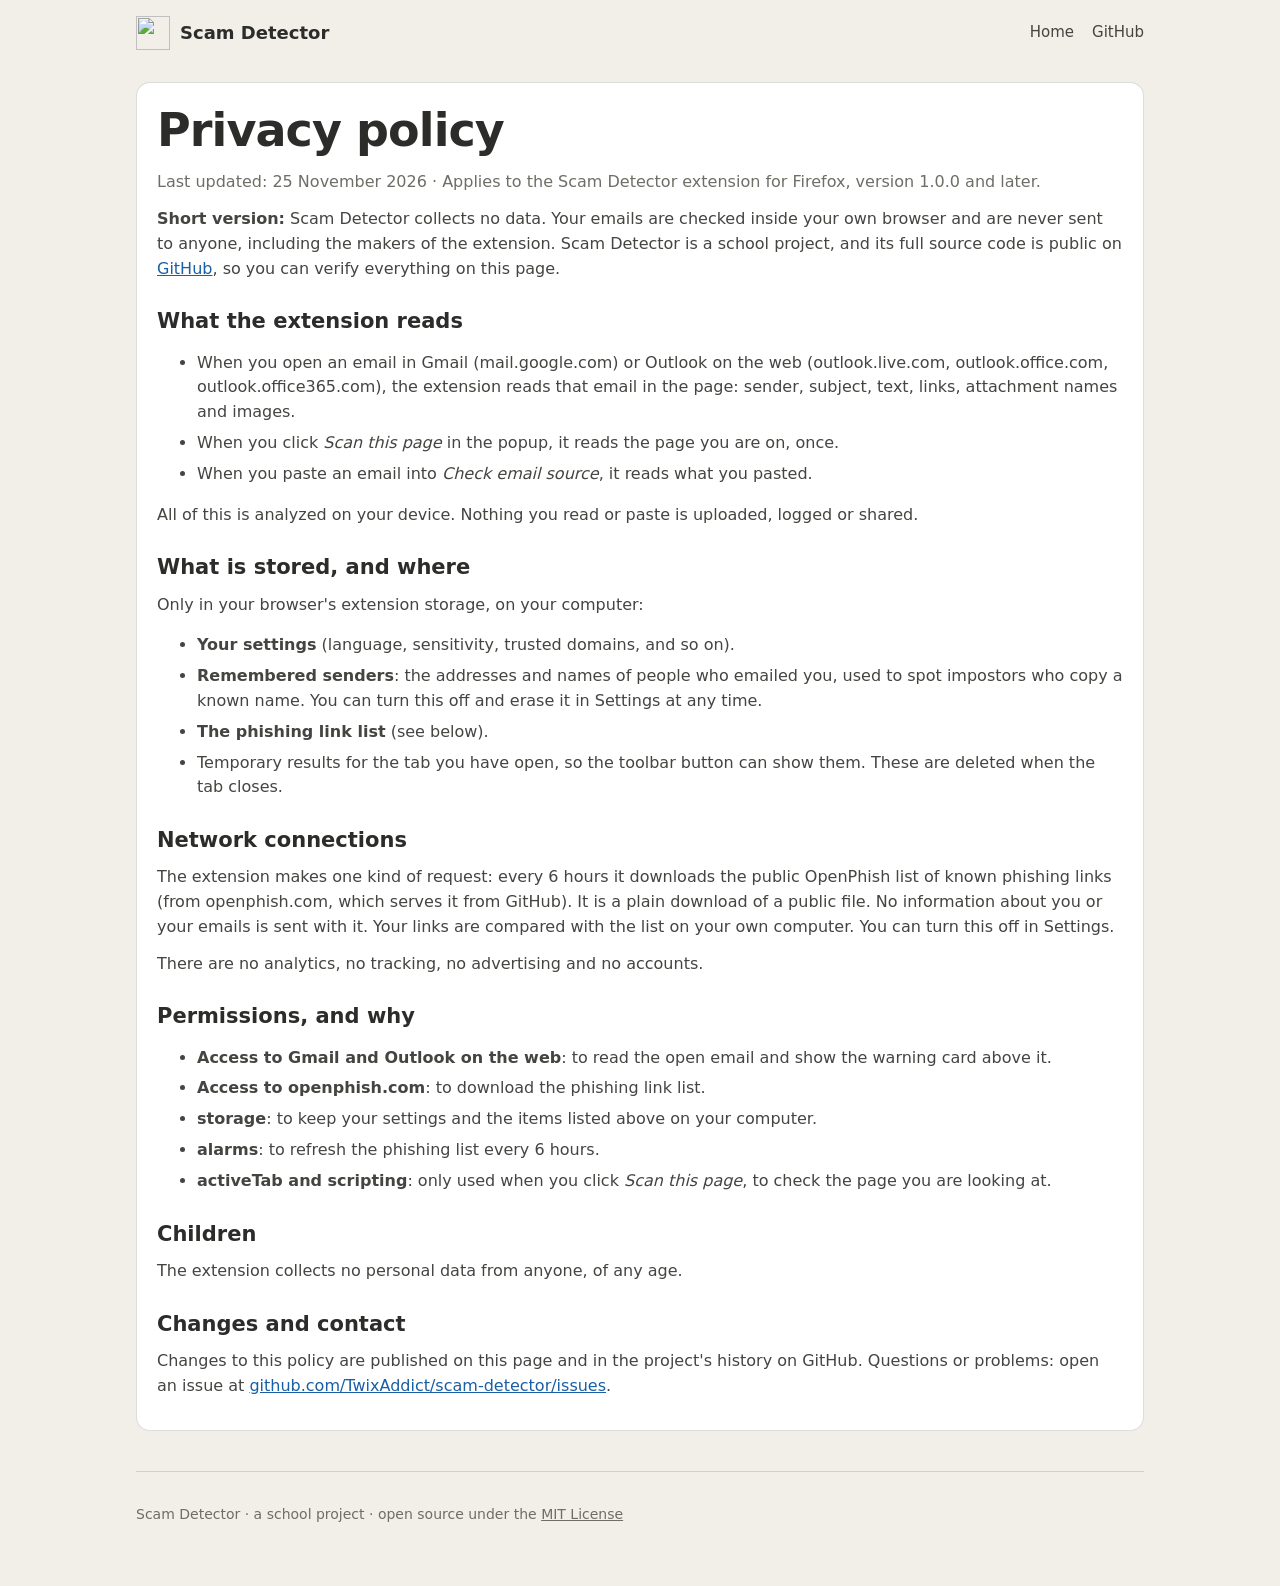
==== docs/privacy.html @ c6fa8f38 "Scam Detector 1.0.0: Firefox extension against scam emails A school project: warns about phishing an" ====
<!doctype html>
<html lang="en">
<head>
  <meta charset="utf-8">
  <meta name="viewport" content="width=device-width, initial-scale=1">
  <title>Privacy Policy</title>
  <meta name="description" content="Privacy policy of the Scam Detector Firefox extension: no data is collected, everything is checked on your device.">
  <link rel="icon" href="app/icons/icon.svg" type="image/svg+xml">
  <link rel="stylesheet" href="site.css">
</head>
<body>
  <div class="wrap">
    <nav class="nav" aria-label="Main">
      <a class="brand" href="./"><img src="app/icons/icon.svg" alt="">Scam Detector</a>
      <div class="nav-links"><a href="./">Home</a><a href="https://github.com/TwixAddict/scam-detector">GitHub</a></div>
    </nav>

    <main class="card policy" style="margin: 16px 0 40px">
      <h1>Privacy policy</h1>
      <p class="muted">Last updated: 25 November 2026 · Applies to the Scam Detector extension for Firefox, version 1.0.0 and later.</p>

      <p><strong>Short version:</strong> Scam Detector collects no data. Your emails are checked inside your own browser and are never sent to anyone, including the makers of the extension.
        Scam Detector is a school project, and its full source code is public on <a href="https://github.com/TwixAddict/scam-detector">GitHub</a>, so you can verify everything on this page.</p>

      <h2>What the extension reads</h2>
      <ul>
        <li>When you open an email in Gmail (mail.google.com) or Outlook on the web (outlook.live.com, outlook.office.com, outlook.office365.com), the extension reads that email in the page: sender, subject, text, links, attachment names and images.</li>
        <li>When you click <em>Scan this page</em> in the popup, it reads the page you are on, once.</li>
        <li>When you paste an email into <em>Check email source</em>, it reads what you pasted.</li>
      </ul>
      <p>All of this is analyzed on your device. Nothing you read or paste is uploaded, logged or shared.</p>

      <h2>What is stored, and where</h2>
      <p>Only in your browser's extension storage, on your computer:</p>
      <ul>
        <li><strong>Your settings</strong> (language, sensitivity, trusted domains, and so on).</li>
        <li><strong>Remembered senders</strong>: the addresses and names of people who emailed you, used to spot impostors who copy a known name. You can turn this off and erase it in Settings at any time.</li>
        <li><strong>The phishing link list</strong> (see below).</li>
        <li>Temporary results for the tab you have open, so the toolbar button can show them. These are deleted when the tab closes.</li>
      </ul>

      <h2>Network connections</h2>
      <p>The extension makes one kind of request: every 6 hours it downloads the public OpenPhish list of known phishing links (from openphish.com, which serves it from GitHub).
        It is a plain download of a public file. No information about you or your emails is sent with it. Your links are compared with the list on your own computer.
        You can turn this off in Settings.</p>
      <p>There are no analytics, no tracking, no advertising and no accounts.</p>

      <h2>Permissions, and why</h2>
      <ul>
        <li><strong>Access to Gmail and Outlook on the web</strong>: to read the open email and show the warning card above it.</li>
        <li><strong>Access to openphish.com</strong>: to download the phishing link list.</li>
        <li><strong>storage</strong>: to keep your settings and the items listed above on your computer.</li>
        <li><strong>alarms</strong>: to refresh the phishing list every 6 hours.</li>
        <li><strong>activeTab and scripting</strong>: only used when you click <em>Scan this page</em>, to check the page you are looking at.</li>
      </ul>

      <h2>Children</h2>
      <p>The extension collects no personal data from anyone, of any age.</p>

      <h2>Changes and contact</h2>
      <p>Changes to this policy are published on this page and in the project's history on GitHub. Questions or problems: open an issue at
        <a href="https://github.com/TwixAddict/scam-detector/issues">github.com/TwixAddict/scam-detector/issues</a>.</p>
    </main>

    <footer>
      <p>Scam Detector · a school project · open source under the <a href="https://github.com/TwixAddict/scam-detector/blob/main/LICENSE">MIT License</a></p>
    </footer>
  </div>
</body>
</html>
---- docs/site.css ----
/* GitHub Pages site. Same palette as the extension. */
:root {
  --red: #A32D2D; --red-bg: #FCEBEB;
  --orange: #854F0B; --orange-bg: #FAEEDA;
  --green: #3B6D11; --green-bg: #EAF3DE;
  --blue: #185FA5; --blue-bg: #E6F1FB;
  --grey: #444441; --grey-bg: #F1EFE8;
  --page: #F1EFE8; --card: #FFFFFF; --text: #444441; --title: #2C2C2A; --muted: #6E6D66;
  --line: rgba(68, 68, 65, 0.18); --link: #185FA5;
  color-scheme: light;
}
@media (prefers-color-scheme: dark) {
  :root {
    --red: #F09595; --red-bg: #4A2222; --orange: #E9B467; --orange-bg: #47341A;
    --green: #A6CF7C; --green-bg: #2E3F1E; --blue-bg: #1D3550;
    --page: #1F1F1E; --card: #2A2A28; --text: #DAD8D0; --title: #F4F3EE; --muted: #A9A79F;
    --line: #3D3D3A; --link: #7FB2E8;
    color-scheme: dark;
  }
}
* { box-sizing: border-box; }
body { margin: 0; background: var(--page); color: var(--text); font: 16px/1.55 system-ui, -apple-system, "Segoe UI", Roboto, sans-serif; }
a { color: var(--link); }
h1, h2, h3 { color: var(--title); line-height: 1.2; text-wrap: balance; margin: 0 0 12px; }
h1 { font-size: clamp(30px, 6vw, 46px); letter-spacing: -0.02em; }
h2 { font-size: 26px; }
h3 { font-size: 17px; }
p { margin: 0 0 12px; text-wrap: pretty; }
.wrap { max-width: 1040px; margin: 0 auto; padding: 0 16px; }

.nav { display: flex; align-items: center; justify-content: space-between; gap: 12px; padding: 16px 0; }
.brand { display: flex; align-items: center; gap: 10px; font-weight: 700; color: var(--title); text-decoration: none; font-size: 18px; }
.brand img { width: 34px; height: 34px; }
.nav-links { display: flex; gap: 18px; font-size: 15px; flex-wrap: wrap; }
.nav-links a { color: var(--text); text-decoration: none; }
.nav-links a:hover { color: var(--link); }

.hero { display: grid; grid-template-columns: 1.1fr 0.9fr; gap: 36px; align-items: center; padding: 40px 0 56px; }
@media (max-width: 820px) { .hero { grid-template-columns: 1fr; } }
.lead { font-size: 19px; color: var(--muted); max-width: 34em; }
.tags { display: flex; gap: 8px; flex-wrap: wrap; margin: 0 0 18px; }
.tag { font-size: 13px; font-weight: 600; padding: 3px 10px; border-radius: 999px; background: var(--blue-bg); color: var(--link); }
.buttons { display: flex; gap: 10px; flex-wrap: wrap; margin-top: 22px; }
.button { display: inline-flex; align-items: center; gap: 8px; font: inherit; font-weight: 600; font-size: 15px; text-decoration: none; cursor: pointer;
  border-radius: 10px; padding: 10px 18px; border: 1px solid var(--line); background: var(--card); color: var(--title); }
.button.primary { background: #185FA5; border-color: #185FA5; color: #fff; }
.button:hover { filter: brightness(1.06); }
.button:focus-visible, select:focus-visible, textarea:focus-visible { outline: 2px solid var(--link); outline-offset: 2px; }

.card { background: var(--card); border: 1px solid var(--line); border-radius: 14px; padding: 20px; }
.notice { border-color: color-mix(in srgb, var(--blue) 30%, transparent); background: var(--blue-bg); }
.notice strong { color: var(--title); }
section { padding: 36px 0; }
.grid3 { display: grid; grid-template-columns: repeat(3, minmax(0, 1fr)); gap: 16px; }
.grid2 { display: grid; grid-template-columns: repeat(2, minmax(0, 1fr)); gap: 16px; }
@media (max-width: 820px) { .grid3, .grid2 { grid-template-columns: 1fr; } }
.step-num { width: 30px; height: 30px; border-radius: 50%; display: grid; place-items: center; font-weight: 700;
  background: var(--blue-bg); color: var(--link); margin-bottom: 10px; }
.checks li { margin-bottom: 6px; }
.muted { color: var(--muted); }
.small { font-size: 14px; }

.demo { display: grid; grid-template-columns: minmax(0, 1fr) minmax(0, 1fr); gap: 16px; align-items: start; }
@media (max-width: 860px) { .demo { grid-template-columns: minmax(0, 1fr); } }
.demo textarea { width: 100%; min-height: 300px; resize: vertical; font: 13px/1.5 ui-monospace, SFMono-Regular, Menlo, monospace;
  color: var(--text); background: var(--card); border: 1px solid var(--line); border-radius: 10px; padding: 10px; }
.demo-controls { display: flex; gap: 8px; flex-wrap: wrap; margin-bottom: 10px; }
.demo select { font: inherit; font-size: 14px; color: var(--text); background: var(--card); border: 1px solid var(--line); border-radius: 10px; padding: 8px; min-width: 0; flex: 1; }
.demo .sd-report { margin: 0; }
.empty { border: 1px dashed var(--line); border-radius: 14px; padding: 28px; text-align: center; color: var(--muted); }

.mock { border-radius: 16px; overflow: hidden; border: 1px solid var(--line); background: var(--card); box-shadow: 0 10px 30px rgba(0,0,0,.08); }
.mock-bar { display: flex; gap: 6px; padding: 10px 12px; border-bottom: 1px solid var(--line); background: var(--page); }
.mock-bar span { width: 10px; height: 10px; border-radius: 50%; background: var(--line); }
.mock-body { padding: 16px; }
.mock-from { font-size: 14px; margin-bottom: 4px; }
.mock-from b { color: var(--title); }
.mock-subject { font-weight: 700; color: var(--title); margin-bottom: 8px; }
.mock-text { font-size: 14px; color: var(--muted); }

footer { padding: 32px 0 48px; border-top: 1px solid var(--line); margin-top: 24px; font-size: 14px; color: var(--muted); }
footer a { color: var(--muted); }
.policy h2 { margin-top: 28px; font-size: 21px; }
.policy li { margin-bottom: 6px; }
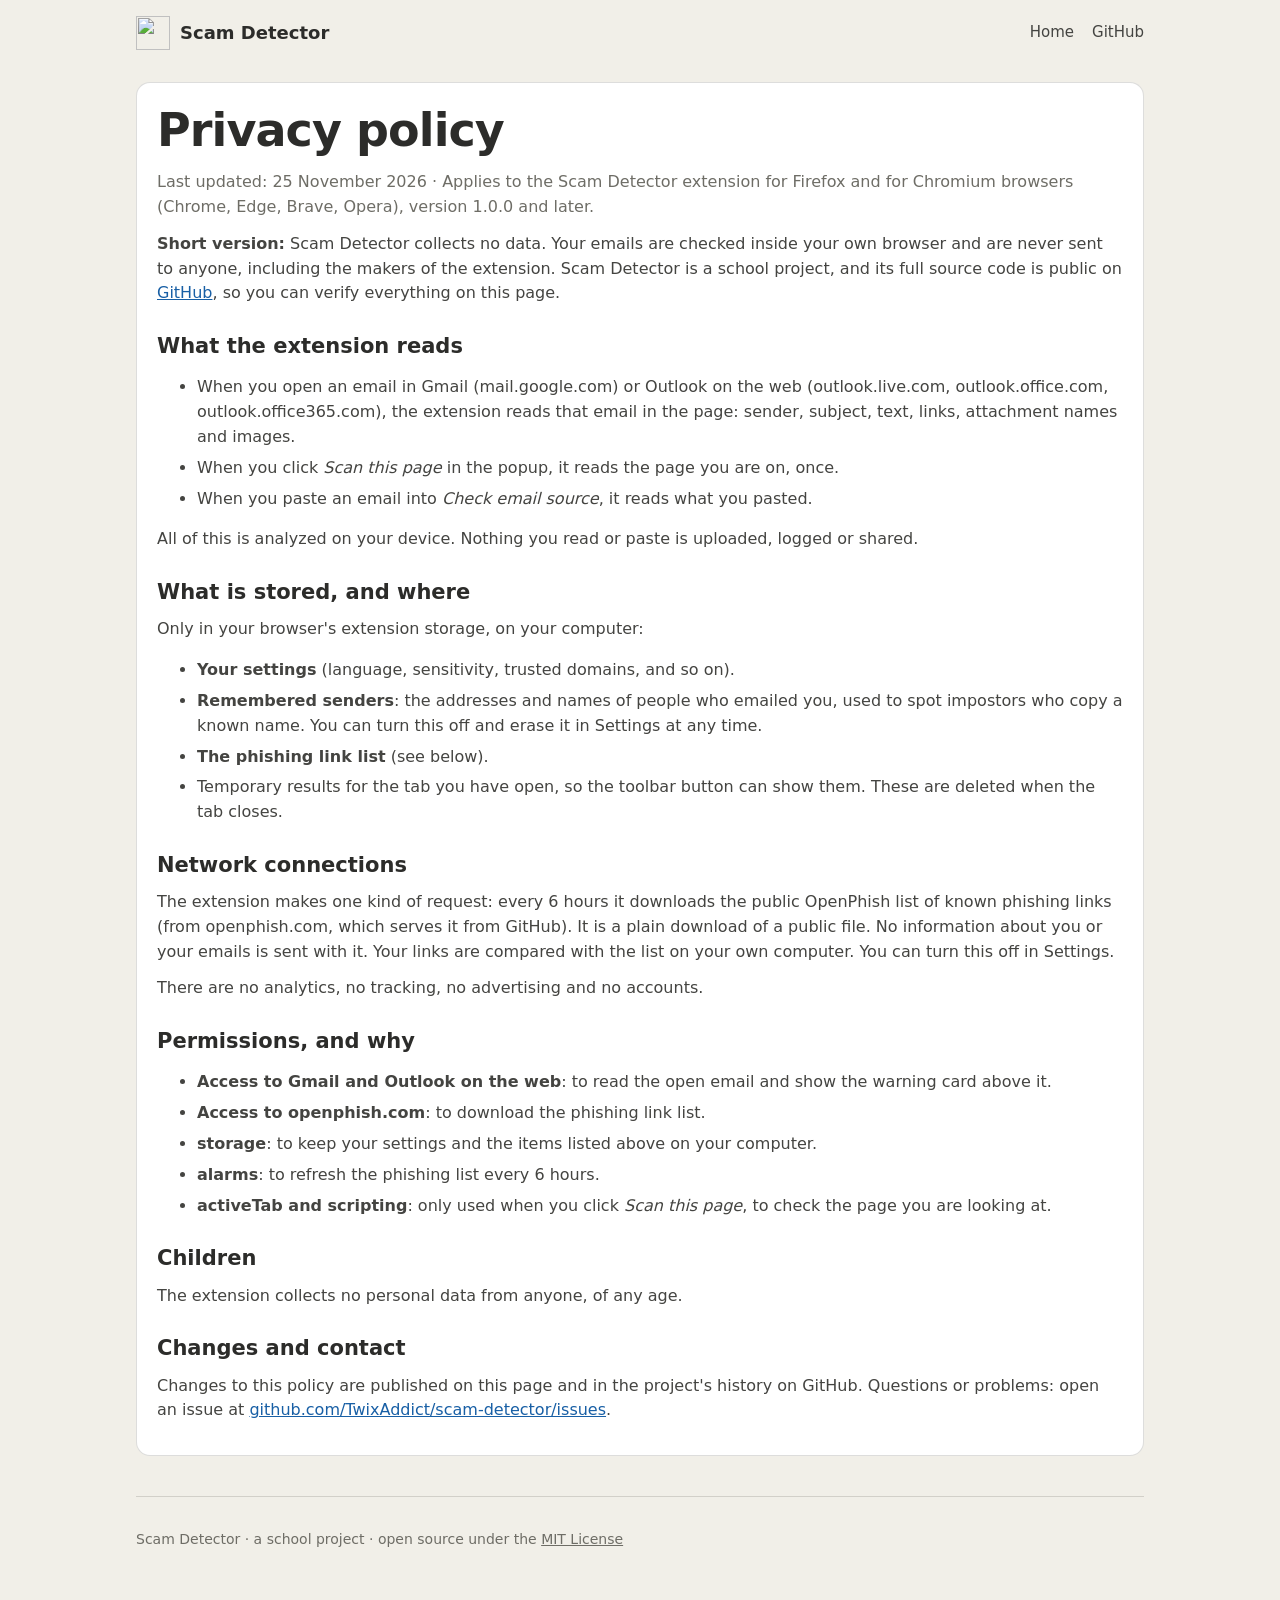
==== commit 9ad226f9: "Add Chromium build (Chrome, Edge, Brave, Opera), version 1.1.0 The same source now builds two packag" ====
--- a/docs/privacy.html
+++ b/docs/privacy.html
@@ -4,7 +4,7 @@
   <meta charset="utf-8">
   <meta name="viewport" content="width=device-width, initial-scale=1">
   <title>Privacy Policy</title>
-  <meta name="description" content="Privacy policy of the Scam Detector Firefox extension: no data is collected, everything is checked on your device.">
+  <meta name="description" content="Privacy policy of the Scam Detector browser extension: no data is collected, everything is checked on your device.">
   <link rel="icon" href="app/icons/icon.svg" type="image/svg+xml">
   <link rel="stylesheet" href="site.css">
 </head>
@@ -17,7 +17,7 @@
 
     <main class="card policy" style="margin: 16px 0 40px">
       <h1>Privacy policy</h1>
-      <p class="muted">Last updated: 25 November 2026 · Applies to the Scam Detector extension for Firefox, version 1.0.0 and later.</p>
+      <p class="muted">Last updated: 25 November 2026 · Applies to the Scam Detector extension for Firefox and for Chromium browsers (Chrome, Edge, Brave, Opera), version 1.0.0 and later.</p>
 
       <p><strong>Short version:</strong> Scam Detector collects no data. Your emails are checked inside your own browser and are never sent to anyone, including the makers of the extension.
         Scam Detector is a school project, and its full source code is public on <a href="https://github.com/TwixAddict/scam-detector">GitHub</a>, so you can verify everything on this page.</p>
